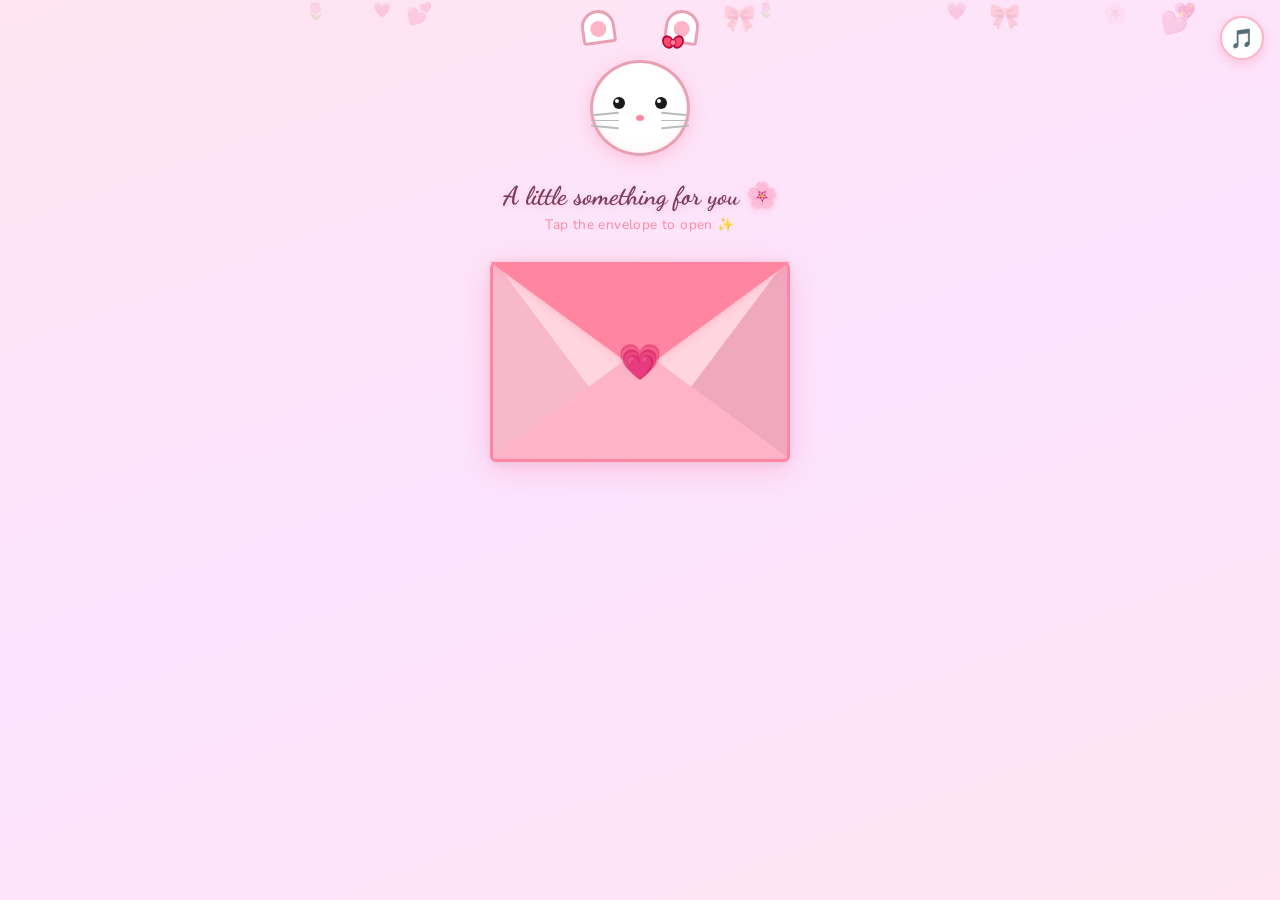
==== src/index.html @ b6d3b0bf "newww" ====
<!DOCTYPE html>
<html lang="en">
<head>
  <meta charset="UTF-8" />
  <meta name="viewport" content="width=device-width, initial-scale=1.0, maximum-scale=1.0, user-scalable=no" />
  <title>A Letter For You 💌</title>
  <link rel="stylesheet" href="style.css" />
  <link href="https://fonts.googleapis.com/css2?family=Nunito:wght@400;600;700&family=Dancing+Script:wght@600;700&display=swap" rel="stylesheet" />
</head>
<body>

  <!-- Background music -->
  <audio id="bgMusic" loop>
    <source src="lovestory.mp3" type="audio/mpeg" />
  </audio>

  <!-- Music toggle button -->
  <button class="music-btn" id="musicBtn" title="Toggle music">🎵</button>

  <!-- Floating hearts background -->
  <div class="bg-hearts" id="bgHearts"></div>

  <!-- Hello Kitty deco top -->
  <div class="kitty-deco">
    <div class="kitty-face">
      <!-- Bow on top of right ear -->
      <div class="kitty-bow-top">
        <div class="bow-left"></div>
        <div class="bow-right"></div>
        <div class="bow-center"></div>
      </div>
      <div class="kitty-ear left-ear"><div class="kitty-inner-ear left-inner"></div></div>
      <div class="kitty-ear right-ear"><div class="kitty-inner-ear right-inner"></div></div>
      <div class="kitty-head">
        <div class="kitty-eye left-eye"></div>
        <div class="kitty-eye right-eye"></div>
        <div class="kitty-nose"></div>
        <div class="kitty-whiskers left-whiskers">
          <span></span><span></span><span></span>
        </div>
        <div class="kitty-whiskers right-whiskers">
          <span></span><span></span><span></span>
        </div>
      </div>
    </div>
  </div>

  <h1 class="title">A little something for you <span>🌸</span></h1>
  <p class="subtitle">Tap the envelope to open ✨</p>

  <!-- Envelope -->
  <div class="envelope-wrapper" id="envelopeWrapper">
    <div class="envelope" id="envelope">
      <!-- Envelope flap -->
      <div class="envelope-flap" id="envelopeFlap"></div>
      <!-- Envelope body -->
      <div class="envelope-body">
        <div class="envelope-left-fold"></div>
        <div class="envelope-right-fold"></div>
        <div class="envelope-bottom-fold"></div>
        <div class="heart-seal" id="heartSeal">💗</div>
      </div>
    </div>

  </div>

  <script src="script.js"></script>
</body>
</html>
---- src/style.css ----
/* ── Base Reset ── */
*, *::before, *::after {
  box-sizing: border-box;
  margin: 0;
  padding: 0;
}

:root {
  --pink: #ff85a1;
  --pink-light: #ffd6e0;
  --pink-pale: #fff0f5;
  --red: #ff4d6d;
  --white: #ffffff;
  --text: #7a3b5e;
  --accent: #ffb3c6;
  --shadow: rgba(255, 133, 161, 0.35);
}

html, body {
  height: 100%;
  width: 100%;
  overflow-x: hidden;
}

body {
  font-family: 'Nunito', sans-serif;
  background: linear-gradient(160deg, #ffe4f0 0%, #fce4ff 50%, #ffe4f0 100%);
  min-height: 100vh;
  display: flex;
  flex-direction: column;
  align-items: center;
  padding: 24px 16px 60px;
  position: relative;
}

/* ── Floating Background Hearts ── */
.bg-hearts {
  position: fixed;
  inset: 0;
  pointer-events: none;
  z-index: 0;
  overflow: hidden;
}

.bg-heart {
  position: absolute;
  font-size: 1.4rem;
  opacity: 0.18;
  animation: floatUp linear infinite;
}

@keyframes floatUp {
  0%   { transform: translateY(100vh) scale(0.8) rotate(-10deg); opacity: 0; }
  10%  { opacity: 0.18; }
  90%  { opacity: 0.18; }
  100% { transform: translateY(-120px) scale(1.1) rotate(10deg); opacity: 0; }
}

/* ── Hello Kitty Decoration ── */
.kitty-deco {
  position: relative;
  z-index: 2;
  margin-bottom: 8px;
  margin-top: 8px;
  animation: bounceIn 0.8s cubic-bezier(.36,1.56,.64,1) both;
}

@keyframes bounceIn {
  0%   { transform: scale(0) translateY(-30px); opacity: 0; }
  100% { transform: scale(1) translateY(0);     opacity: 1; }
}

.kitty-face {
  position: relative;
  width: 130px;
  height: 130px;
  display: flex;
  justify-content: center;
  align-items: flex-end;
  padding-bottom: 6px;
}

/* Bow sits above right ear */
.kitty-bow-top {
  position: absolute;
  top: 0px;
  right: 14px;
  width: 36px;
  height: 20px;
  display: flex;
  align-items: center;
  justify-content: center;
  z-index: 10;
}

.bow-left, .bow-right {
  width: 14px;
  height: 14px;
  border-radius: 50%;
  background: var(--red);
  border: 2px solid #c0003a;
}

.bow-left  { transform: rotate(-30deg) scaleX(0.8); margin-right: -2px; }
.bow-right { transform: rotate(30deg)  scaleX(0.8); margin-left: -2px; }

.bow-center {
  position: absolute;
  width: 7px;
  height: 7px;
  background: #ff7f9e;
  border-radius: 50%;
  border: 1.5px solid #c0003a;
  left: 50%;
  transform: translateX(-50%);
}

.kitty-head {
  width: 100px;
  height: 96px;
  background: var(--white);
  border-radius: 50%;
  border: 3px solid #e8a0b4;
  position: relative;
  box-shadow: 0 4px 18px var(--shadow), inset 0 -3px 8px rgba(255,133,161,0.1);
  overflow: visible;
}

.kitty-ear {
  position: absolute;
  top: -22px;
  width: 34px;
  height: 34px;
  background: var(--white);
  border: 3px solid #e8a0b4;
  border-radius: 50% 50% 10% 10%;
  overflow: hidden;
}

.left-ear  { left: 6px;  transform: rotate(-8deg); }
.right-ear { right: 6px; transform: rotate(8deg); }

.kitty-inner-ear {
  position: absolute;
  bottom: 4px;
  left: 50%;
  transform: translateX(-50%);
  width: 16px;
  height: 16px;
  background: #ffb3c6;
  border-radius: 50% 50% 8px 8px;
}

.kitty-eye {
  position: absolute;
  top: 34px;
  width: 12px;
  height: 12px;
  background: #1a1a1a;
  border-radius: 50%;
}

.kitty-eye::after {
  content: '';
  position: absolute;
  top: 2px;
  left: 2px;
  width: 4px;
  height: 4px;
  background: white;
  border-radius: 50%;
}

.left-eye  { left: 20px; }
.right-eye { right: 20px; }

.kitty-nose {
  position: absolute;
  top: 52px;
  left: 50%;
  transform: translateX(-50%);
  width: 8px;
  height: 6px;
  background: var(--pink);
  border-radius: 50%;
}

.kitty-whiskers {
  position: absolute;
  top: 50px;
  display: flex;
  flex-direction: column;
  gap: 5px;
}

.left-whiskers  { left: -2px; }
.right-whiskers { right: -2px; }

.kitty-whiskers span {
  display: block;
  height: 1.5px;
  background: #bbb;
  border-radius: 2px;
  width: 28px;
}

.left-whiskers span:nth-child(1)  { transform: rotate(-5deg); }
.left-whiskers span:nth-child(2)  { transform: rotate(0deg); }
.left-whiskers span:nth-child(3)  { transform: rotate(5deg); }
.right-whiskers span:nth-child(1) { transform: rotate(5deg); }
.right-whiskers span:nth-child(2) { transform: rotate(0deg); }
.right-whiskers span:nth-child(3) { transform: rotate(-5deg); }

/* ── Title ── */
.title {
  font-family: 'Dancing Script', cursive;
  color: var(--text);
  font-size: 1.6rem;
  text-align: center;
  z-index: 2;
  position: relative;
  margin-top: 10px;
  text-shadow: 0 2px 6px rgba(255,133,161,0.25);
}

.title span {
  animation: spin 3s linear infinite;
  display: inline-block;
}

@keyframes spin {
  0%   { transform: rotate(0deg) scale(1); }
  50%  { transform: rotate(180deg) scale(1.2); }
  100% { transform: rotate(360deg) scale(1); }
}

.subtitle {
  color: var(--pink);
  font-size: 0.85rem;
  margin-top: 4px;
  z-index: 2;
  position: relative;
  letter-spacing: 0.4px;
}

/* ── Envelope Wrapper ── */
.envelope-wrapper {
  position: relative;
  z-index: 3;
  margin-top: 28px;
  width: 300px;
  cursor: pointer;
  user-select: none;
  -webkit-tap-highlight-color: transparent;
}

/* ── Envelope ── */
.envelope {
  position: relative;
  width: 300px;
  height: 200px;
  transition: transform 0.2s ease;
}

.envelope:active {
  transform: scale(0.97);
}

/* Flap */
.envelope-flap {
  position: absolute;
  top: 0;
  left: 0;
  width: 0;
  height: 0;
  border-left:   150px solid transparent;
  border-right:  150px solid transparent;
  border-top:    110px solid var(--pink);
  transform-origin: top center;
  transition: transform 0.6s cubic-bezier(.4,2,.6,1);
  z-index: 5;
  filter: drop-shadow(0 2px 4px var(--shadow));
}

.envelope-flap.open {
  transform: rotateX(180deg);
}

/* Body */
.envelope-body {
  position: absolute;
  inset: 0;
  background: var(--pink-light);
  border: 3px solid var(--pink);
  border-radius: 6px;
  overflow: hidden;
  box-shadow: 0 8px 32px var(--shadow), 0 2px 8px rgba(0,0,0,0.08);
}

.envelope-left-fold {
  position: absolute;
  bottom: 0; left: 0;
  width: 0; height: 0;
  border-bottom: 200px solid #f7b8cc;
  border-right:  150px solid transparent;
}

.envelope-right-fold {
  position: absolute;
  bottom: 0; right: 0;
  width: 0; height: 0;
  border-bottom: 200px solid #f0a8bf;
  border-left:   150px solid transparent;
}

.envelope-bottom-fold {
  position: absolute;
  bottom: 0; left: 50%;
  transform: translateX(-50%);
  width: 300px; height: 110px;
  background: var(--accent);
  clip-path: polygon(0 100%, 50% 0%, 100% 100%);
}

/* Heart seal */
.heart-seal {
  position: absolute;
  top: 50%;
  left: 50%;
  transform: translate(-50%, -50%) scale(1);
  font-size: 2.2rem;
  z-index: 6;
  animation: heartbeat 1.4s ease-in-out infinite;
  transition: opacity 0.4s ease, transform 0.4s ease;
}

.heart-seal.hidden {
  opacity: 0;
  transform: translate(-50%, -50%) scale(0);
}

@keyframes heartbeat {
  0%, 100% { transform: translate(-50%, -50%) scale(1); }
  50%       { transform: translate(-50%, -50%) scale(1.25); }
}

/* ── Letter ── */
.letter {
  position: relative;
  z-index: 3;
  width: 300px;
  background: var(--white);
  border: 2.5px solid var(--accent);
  border-radius: 10px;
  box-shadow: 0 6px 24px var(--shadow);
  /* hidden state */
  max-height: 0;
  overflow: hidden;
  opacity: 0;
  transform: translateY(-20px);
  pointer-events: none;
  transition:
    max-height 0.7s cubic-bezier(0.4, 0, 0.2, 1),
    opacity 0.4s ease 0.2s,
    transform 0.5s cubic-bezier(0.34, 1.56, 0.64, 1) 0.15s;
  /* connect visually to envelope bottom */
  margin-top: -4px;
  border-top-left-radius: 0;
  border-top-right-radius: 0;
}

.letter.open {
  max-height: 1200px;
  opacity: 1;
  transform: translateY(0);
  pointer-events: auto;
}

.letter-inner {
  padding: 20px 18px 16px;
}

.letter-header {
  display: flex;
  align-items: center;
  justify-content: center;
  gap: 8px;
  margin-bottom: 14px;
}

.letter-header h2 {
  font-family: 'Dancing Script', cursive;
  color: var(--text);
  font-size: 1.5rem;
}

.bow-emoji {
  font-size: 1.1rem;
  animation: wobble 2s ease-in-out infinite;
}

@keyframes wobble {
  0%, 100% { transform: rotate(-8deg); }
  50%       { transform: rotate(8deg); }
}

.letter-body p {
  color: var(--text);
  font-size: 0.9rem;
  line-height: 1.65;
  margin-bottom: 10px;
  opacity: 0;
  transform: translateY(10px);
  transition: opacity 0.4s ease, transform 0.4s ease;
}

.letter.open .letter-body p {
  opacity: 1;
  transform: translateY(0);
}

.letter.open .letter-body p:nth-child(1) { transition-delay: 0.4s; }
.letter.open .letter-body p:nth-child(2) { transition-delay: 0.6s; }
.letter.open .letter-body p:nth-child(3) { transition-delay: 0.8s; }
.letter.open .letter-body p:nth-child(4) { transition-delay: 1.0s; }
.letter.open .letter-body p:nth-child(5) { transition-delay: 1.2s; }

.highlight {
  font-family: 'Dancing Script', cursive;
  font-size: 1.15rem !important;
  color: var(--red) !important;
  font-weight: 700;
  text-align: center;
}

.letter-footer {
  margin-top: 12px;
  text-align: right;
  color: var(--pink);
  font-size: 0.82rem;
  opacity: 0;
  transition: opacity 0.5s ease 1.4s;
}

.letter.open .letter-footer {
  opacity: 1;
}

.signature {
  font-family: 'Dancing Script', cursive;
  font-size: 1rem;
  color: var(--text);
  margin-top: 4px;
}

.letter-deco {
  text-align: center;
  margin-top: 10px;
  font-size: 1rem;
  opacity: 0;
  transition: opacity 0.5s ease 1.6s;
}

.letter.open .letter-deco {
  opacity: 1;
}

.letter-deco span {
  margin: 0 4px;
  animation: pulse 1.8s ease-in-out infinite;
}

.letter-deco span:nth-child(2) { animation-delay: 0.3s; }
.letter-deco span:nth-child(3) { animation-delay: 0.6s; }

@keyframes pulse {
  0%, 100% { transform: scale(1); }
  50%       { transform: scale(1.3); }
}

/* ── Tap hint ── */
.tap-hint {
  display: none;
  margin-top: 16px;
  color: var(--pink);
  font-size: 0.8rem;
  z-index: 2;
  position: relative;
}

.tap-hint.visible {
  display: block;
}

/* ── Sparkle burst on open ── */
.sparkle {
  position: fixed;
  font-size: 1.2rem;
  pointer-events: none;
  z-index: 999;
  animation: sparkleFly 0.9s ease-out forwards;
}

@keyframes sparkleFly {
  0%   { opacity: 1; transform: translate(0, 0) scale(1); }
  100% { opacity: 0; transform: translate(var(--dx), var(--dy)) scale(0.3); }
}

/* ── Music toggle button ── */
.music-btn {
  position: fixed;
  top: 16px;
  right: 16px;
  z-index: 100;
  background: var(--white);
  border: 2.5px solid var(--accent);
  border-radius: 50%;
  width: 44px;
  height: 44px;
  font-size: 1.2rem;
  cursor: pointer;
  box-shadow: 0 4px 12px var(--shadow);
  display: flex;
  align-items: center;
  justify-content: center;
  transition: transform 0.2s ease, box-shadow 0.2s ease;
  -webkit-tap-highlight-color: transparent;
}

.music-btn:active {
  transform: scale(0.9);
}

.music-btn.playing {
  animation: musicPulse 1.2s ease-in-out infinite;
  background: var(--pink-light);
}

@keyframes musicPulse {
  0%, 100% { box-shadow: 0 4px 12px var(--shadow); }
  50%       { box-shadow: 0 4px 22px rgba(255,77,109,0.45); }
}

/* ── Mobile polish for iPhone 12 (390×844) ── */
@media (max-width: 430px) {
  body {
    padding: 20px 12px 80px;
  }

  .title {
    font-size: 1.4rem;
  }

  .envelope-wrapper {
    width: 290px;
  }

  .envelope {
    width: 290px;
  }

  .envelope-flap {
    border-left-width:  145px;
    border-right-width: 145px;
  }

  .envelope-bottom-fold {
    width: 290px;
  }

  .envelope-left-fold {
    border-right-width: 145px;
  }

  .envelope-right-fold {
    border-left-width: 145px;
  }

  .letter {
    width: 290px;
  }

  .tap-hint {
    margin-top: 16px;
  }
}
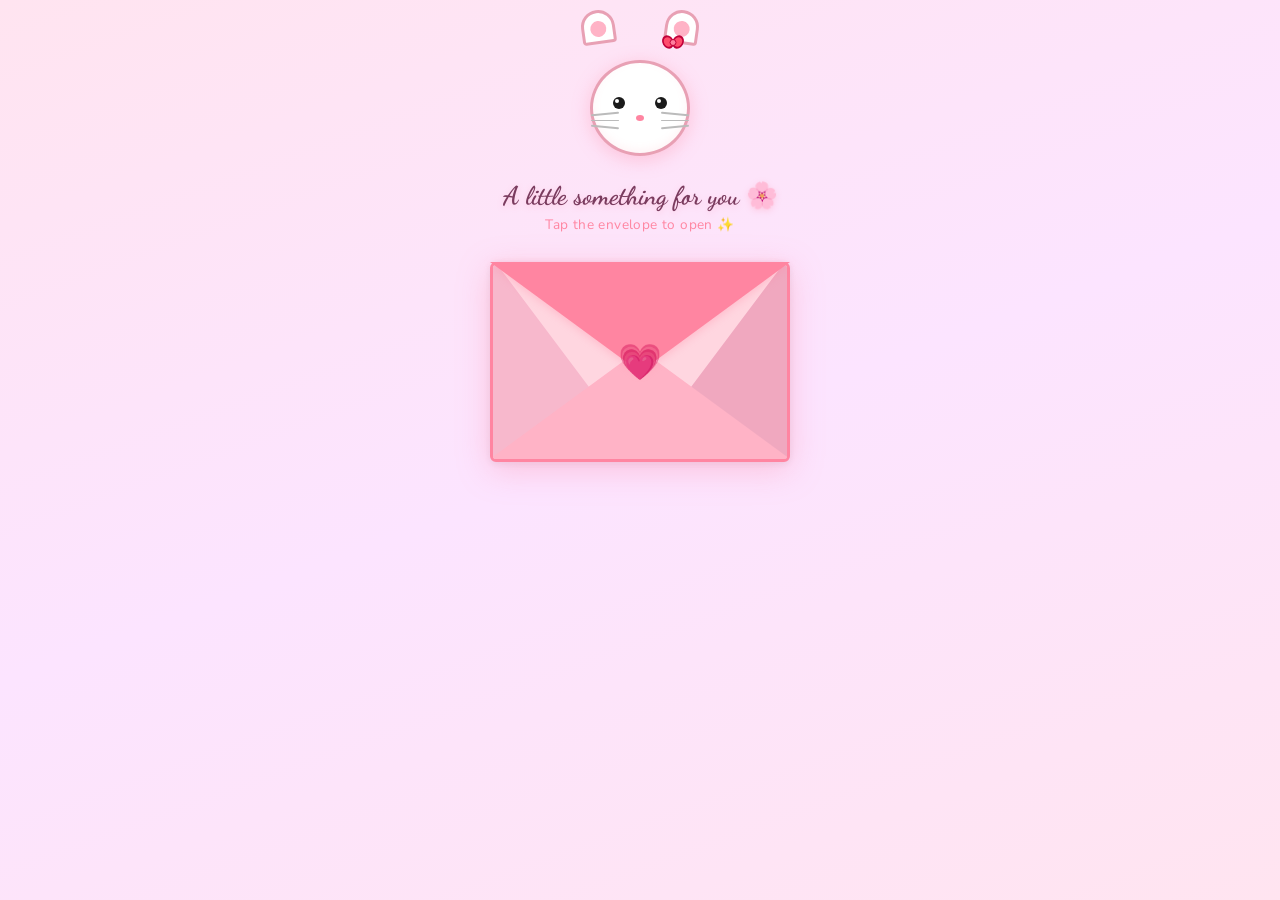
==== commit 0f22c05e: "Update index.html" ====
--- a/src/index.html
+++ b/src/index.html
@@ -13,9 +13,6 @@
   <audio id="bgMusic" loop>
     <source src="lovestory.mp3" type="audio/mpeg" />
   </audio>
-
-  <!-- Music toggle button -->
-  <button class="music-btn" id="musicBtn" title="Toggle music">🎵</button>
 
   <!-- Floating hearts background -->
   <div class="bg-hearts" id="bgHearts"></div>
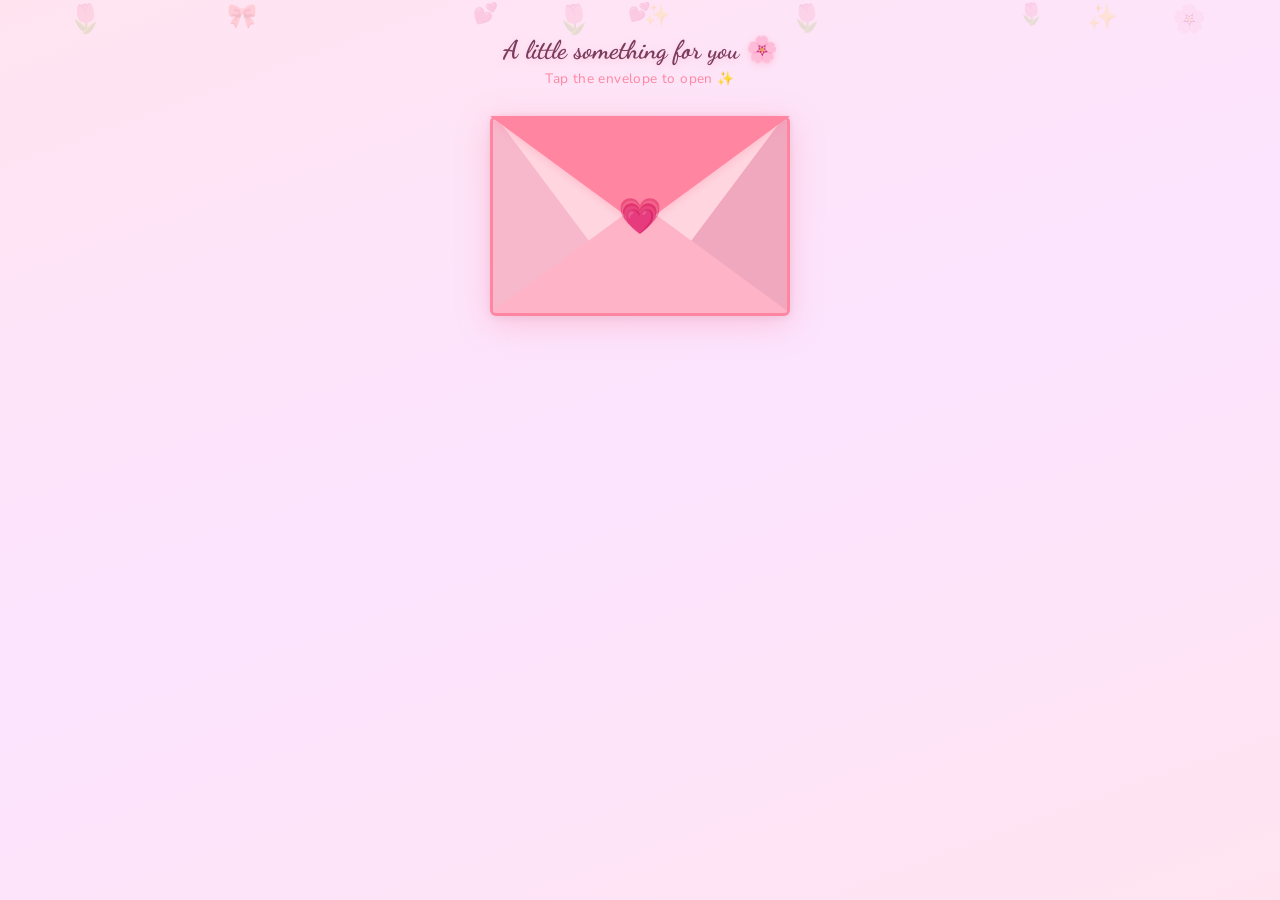
==== commit 3c5f960b: "222" ====
--- a/src/index.html
+++ b/src/index.html
@@ -18,29 +18,7 @@
   <div class="bg-hearts" id="bgHearts"></div>
 
   <!-- Hello Kitty deco top -->
-  <div class="kitty-deco">
-    <div class="kitty-face">
-      <!-- Bow on top of right ear -->
-      <div class="kitty-bow-top">
-        <div class="bow-left"></div>
-        <div class="bow-right"></div>
-        <div class="bow-center"></div>
-      </div>
-      <div class="kitty-ear left-ear"><div class="kitty-inner-ear left-inner"></div></div>
-      <div class="kitty-ear right-ear"><div class="kitty-inner-ear right-inner"></div></div>
-      <div class="kitty-head">
-        <div class="kitty-eye left-eye"></div>
-        <div class="kitty-eye right-eye"></div>
-        <div class="kitty-nose"></div>
-        <div class="kitty-whiskers left-whiskers">
-          <span></span><span></span><span></span>
-        </div>
-        <div class="kitty-whiskers right-whiskers">
-          <span></span><span></span><span></span>
-        </div>
-      </div>
-    </div>
-  </div>
+
 
   <h1 class="title">A little something for you <span>🌸</span></h1>
   <p class="subtitle">Tap the envelope to open ✨</p>
--- a/src/style.css
+++ b/src/style.css
@@ -506,41 +506,6 @@
   100% { opacity: 0; transform: translate(var(--dx), var(--dy)) scale(0.3); }
 }
 
-/* ── Music toggle button ── */
-.music-btn {
-  position: fixed;
-  top: 16px;
-  right: 16px;
-  z-index: 100;
-  background: var(--white);
-  border: 2.5px solid var(--accent);
-  border-radius: 50%;
-  width: 44px;
-  height: 44px;
-  font-size: 1.2rem;
-  cursor: pointer;
-  box-shadow: 0 4px 12px var(--shadow);
-  display: flex;
-  align-items: center;
-  justify-content: center;
-  transition: transform 0.2s ease, box-shadow 0.2s ease;
-  -webkit-tap-highlight-color: transparent;
-}
-
-.music-btn:active {
-  transform: scale(0.9);
-}
-
-.music-btn.playing {
-  animation: musicPulse 1.2s ease-in-out infinite;
-  background: var(--pink-light);
-}
-
-@keyframes musicPulse {
-  0%, 100% { box-shadow: 0 4px 12px var(--shadow); }
-  50%       { box-shadow: 0 4px 22px rgba(255,77,109,0.45); }
-}
-
 /* ── Mobile polish for iPhone 12 (390×844) ── */
 @media (max-width: 430px) {
   body {
